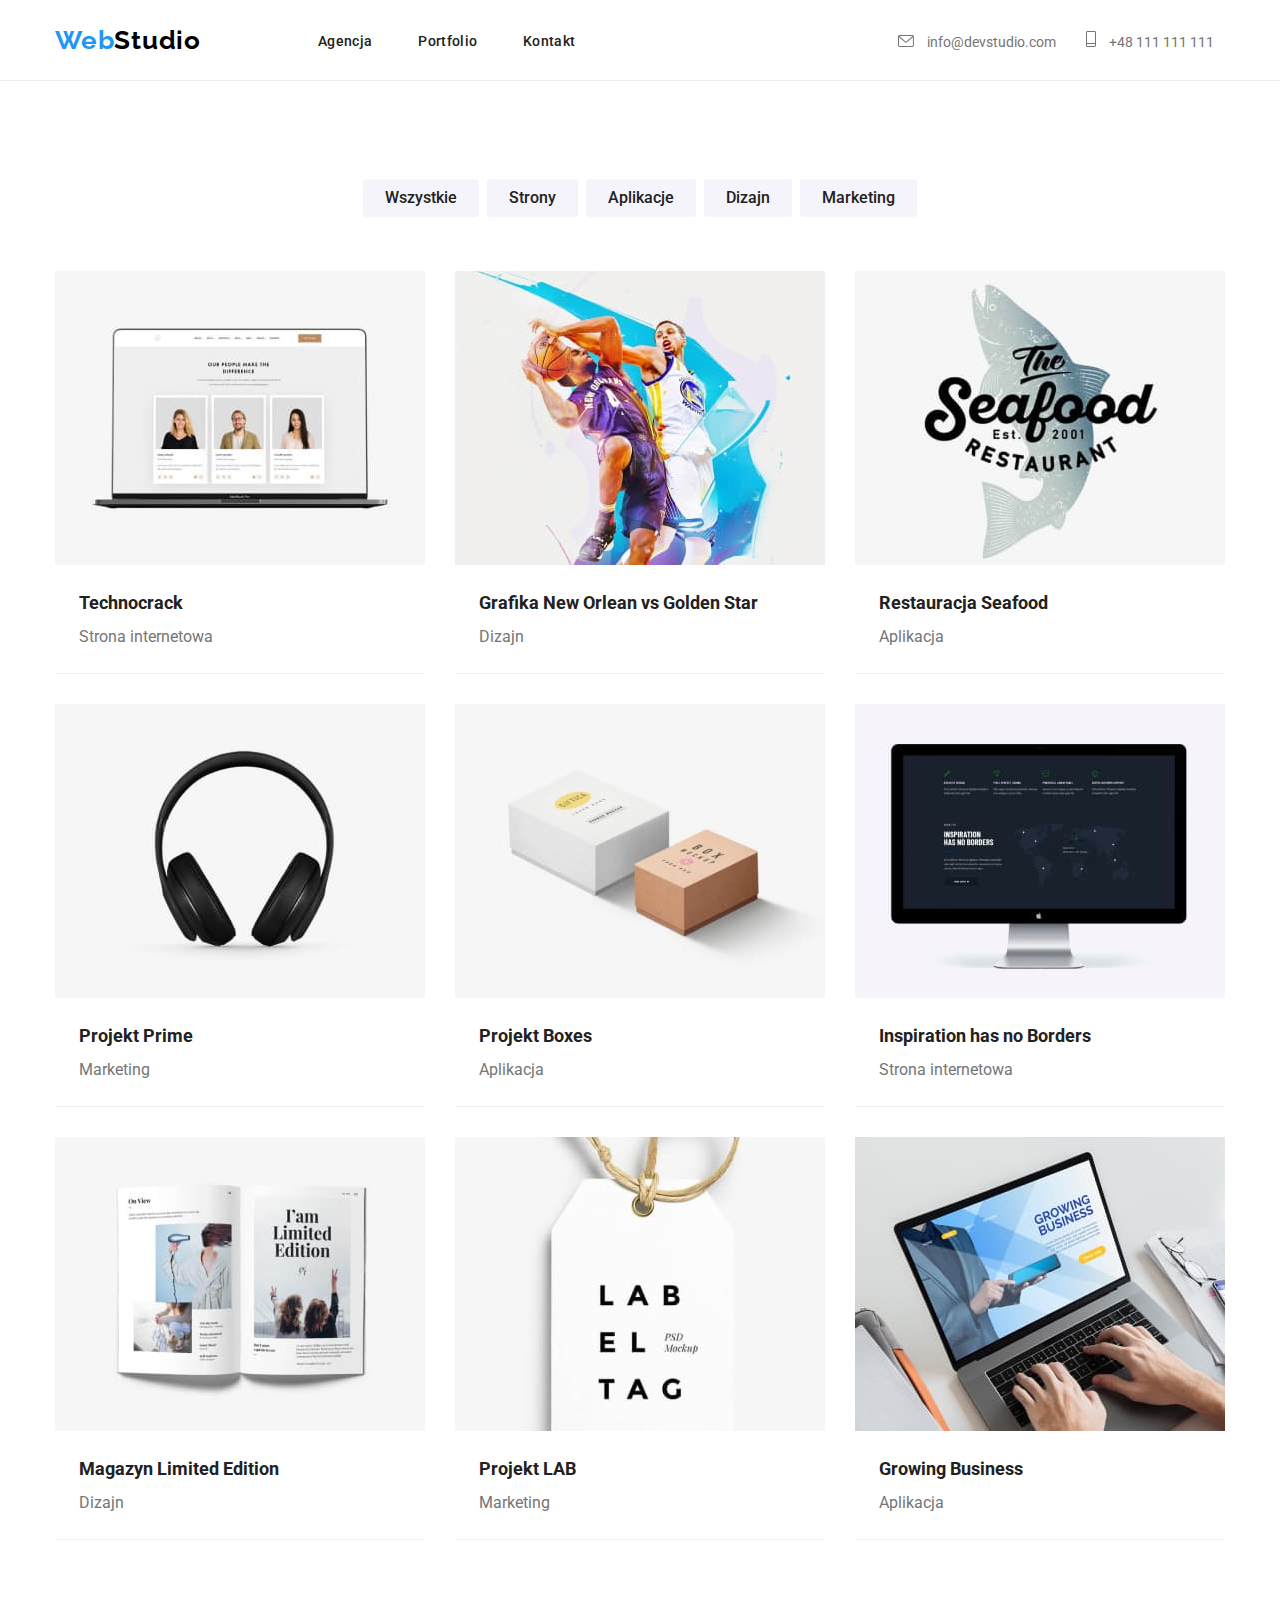
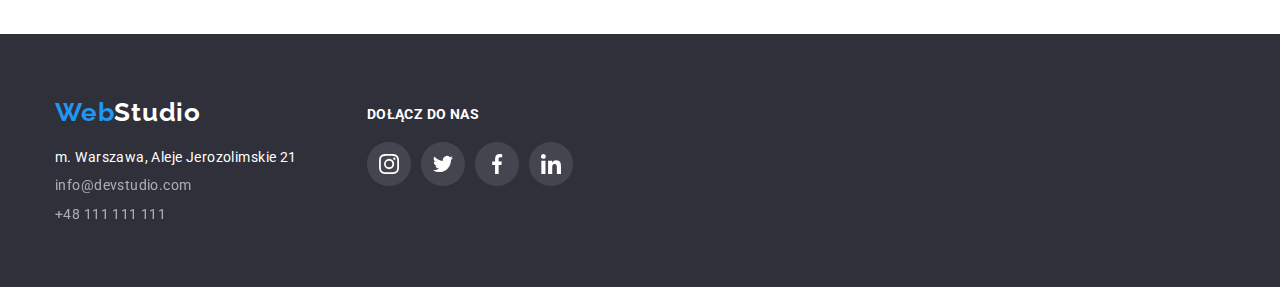
==== portfolio.html @ a3fe2dcb "v1" ====
<!DOCTYPE html>
<html lang="en">
  <head>
    <meta charset="UTF-8" />
    <meta http-equiv="X-UA-Compatible" content="IE=edge" />
    <meta name="viewport" content="width=device-width, initial-scale=1.0" />
    <title>Portfolio</title>
    <link rel="preconnect" href="https://fonts.googleapis.com" />
    <link rel="preconnect" href="https://fonts.gstatic.com" crossorigin />
    <link
      href="https://fonts.googleapis.com/css2?family=Raleway:wght@700&family=Roboto:wght@400;500;700;900&display=swap"
      rel="stylesheet"
    />
    <link
      rel="stylesheet"
      href="node_modules/modern-normalize/modern-normalize.css"
    />
    <link rel="stylesheet" href="css/styles.css" />
  </head>
  <body>
    <header class="header">
      <div class="container">
        <a href="index.html" class="logo"><span class="web">Web</span>Studio</a>
        <nav class="navigation">
          <ul class="navigation-list">
            <li class="navigation-list-item">
              <a href="/" class="navigation-link">Agencja</a>
            </li>
            <li class="navigation-list-item">
              <a href="./portfolio.html" class="navigation-link">Portfolio</a>
            </li>
            <li class="navigation-list-item">
              <a href="/kontakt" class="navigation-link">Kontakt</a>
            </li>
          </ul>
        </nav>
        <div>
          <ul class="kontakt-list">            
            <li class="kontakt-list-item">
              <a class="kontakt" href="mailto:info@devstudio.com">
              <svg class="header-icon" width="16" height="12">
                <use
                href="./images/icons.svg#icon-envelope">
                </use>
              </svg>
              info@devstudio.com</a>
            </li>
            <li class="kontakt-list-item">
              <a class="kontakt" href="tel:+48111111111">
              <svg  class="header-icon" width="10" height="16">
                <use
                href="./images/icons.svg#icon-phone"
                ></use>
              </svg>
              +48 111 111 111</a>
            </li>
          </ul>
        </div>
      </div>
    </header>
    <main class="section">
        <div class="container">
      <ul class="botton-list">
        <li class="botton-list-item">
          <button class="menu-button" type="button">Wszystkie</button>
        </li>
        <li class="botton-list-item">
          <button class="menu-button" type="button">Strony</button>
        </li>
        <li class="botton-list-item">
          <button class="menu-button" type="button">Aplikacje</button>
        </li>
        <li class="botton-list-item">
          <button class="menu-button" type="button">Dizajn</button>
        </li>
        <li class="botton-list-item">
          <button class="menu-button" type="button">Marketing</button>
        </li>
      </ul>
      </div>
      <section class="container">
        <ul class="function-list">
          <li class="function-list-item">
            <figure class="figure-box">
              <div class="function-animation">
                <img
                class="image-format"
                src="./images/website.jpg"
                alt="Technocrack"
                width="370"
                height="294"
              />
              <div class="function-overlay">
                <p class="overlay-content">
                  Technocrack jest popularną platformą wykorzystywaną do rozpowszechniania koronawirusa. Firmy wykorzystują tę platformę do celów szpiegowskich i ataków na niezabezpieczone serwery konkurencji
                </p>
              </div>
              </div>
              <figcaption class="figcaption-portfolio">
                <strong class="image-description">Technocrack</strong><br />
                <span class="function">Strona internetowa</span>
              </figcaption>
            </figure>
          </li>
          <li class="function-list-item">
            <figure class="figure-box">
              <img
                class="image-format"
                src="./images/dizajn.jpg"
                alt="Grafika New Orlean vs Golden Star"
                width="370"
                height="294"
              />
              <figcaption class="figcaption-portfolio">
                <strong class="image-description"
                  >Grafika New Orlean vs Golden Star</strong
                ><br />
                <span class="function">Dizajn</span>
              </figcaption>
            </figure>
          </li>
          <li class="function-list-item">
            <figure class="figure-box">
              <img
                class="image-format"
                src="./images/seafood.jpg"
                alt="Restauracja Seafood"
                width="370"
                height="294"
              />
              <figcaption class="figcaption-portfolio">
                <strong class="image-description">Restauracja Seafood</strong
                ><br />
                <span class="function">Aplikacja</span>
              </figcaption>
            </figure>
          </li>
          <li class="function-list-item">
            <figure class="figure-box">
              <img
                class="image-format"
                src="./images/headphone.jpg"
                alt="Projekt Prime"
                width="370"
                height="294"
              />
              <figcaption class="figcaption-portfolio">
                <strong class="image-description">Projekt Prime</strong><br />
                <span class="function">Marketing</span>
              </figcaption>
            </figure>
          </li>
          <li class="function-list-item">
            <figure class="figure-box">
              <img
                class="image-format"
                src="./images/boxes.jpg"
                alt="Projekt Boxes"
                width="370"
                height="294"
              />
              <figcaption class="figcaption-portfolio">
                <strong class="image-description">Projekt Boxes</strong><br />
                <span class="function">Aplikacja</span>
              </figcaption>
            </figure>
          </li>
          <li class="function-list-item">
            <figure class="figure-box">
              <img
                class="image-format"
                src="./images/inspiration.jpg"
                alt="Inspiration has no Borders"
                width="370"
                height="294"
              />
              <figcaption class="figcaption-portfolio">
                <strong class="image-description"
                  >Inspiration has no Borders</strong
                ><br />
                <span class="function">Strona internetowa</span>
              </figcaption>
            </figure class="figure-box">
          </li>
          <li class="function-list-item">
            <figure class="figure-box">
              <img
                class="image-format"
                src="./images/book.jpg"
                alt="Magazyn Limited Edition"
                width="370"
                height="294"
              />
              <figcaption class="figcaption-portfolio">
                <strong class="image-description"
                  >Magazyn Limited Edition</strong
                ><br />
                <span class="function">Dizajn</span>
              </figcaption>
            </figure>
          </li>
          <li class="function-list-item">
            <figure class="figure-box">
              <img
                class="image-format"
                src="./images/label.jpg"
                alt="Projekt LAB"
                width="370"
                height="294"
              />
              <figcaption class="figcaption-portfolio">
                <strong class="image-description">Projekt LAB</strong><br />
                <span class="function">Marketing</span>
              </figcaption>
            </figure>
          </li>
          <li class="function-list-item">
            <figure class="figure-box">
              <img
                class="image-format"
                src="./images/business.jpg"
                alt="Growing Busieness"
                width="370"
                height="294"
              />
              <figcaption class="figcaption-portfolio">
                <strong class="image-description">Growing Business</strong
                ><br />
                <span class="function">Aplikacja</span>
              </figcaption>
            </figure>
          </li>
        </ul>
      </section>
    </main>
   <footer class=" footer">
      <section class="container footer-box">
      <div class="footer-address">
        <a class="logo-footer" href=""><span class="web">Web</span>Studio</a>
        <address class="address">
          <ul class="contact-list">
            <li>m. Warszawa, Aleje Jerozolimskie 21</li>
            <li>
              <a class="contact-link" href="mailto:info@devstudio.com"
                >info@devstudio.com</a
              >
            </li>
            <li>
              <a class="contact-link" href="tel:+48111111111"
                >+48 111 111 111</a
              >
            </li>
          </ul>
        </address>
      </div>
      <div class="footer-social-media">
        <h5 class="footer-text">DOŁĄCZ DO NAS</h5>
           <a class="social-media-link-footer" href="/"><svg width="44" height="44">
              <use href="./images/icons.svg#icon-instagram"></use>
              </svg></a>
            <a class="social-media-link-footer" href="/"><svg width="44" height="44">
                <use href="./images/icons.svg#icon-twitter">
                </use>
              </svg></a>
            <a class="social-media-link-footer" href="/"><svg width="44" height="44">
              <use href="./images/icons.svg#icon-facebook"></use>
              </svg></a>
            <a class="social-media-link-footer" href="/"><svg width="44" height="44">
                <use href="./images/icons.svg#icon-linkedin"></use>
                </svg></a>
      </div>
      </section>
    </footer>
  </body>
</html>
---- css/styles.css ----
:root {
  --white: #ffffff;
  --carbon: #212121;
  --light-blue: #2196f3;
  --light-grey: #757575;
  --black: #000000;
  --beige: #f5f4fa;
  --whitish: #e5e5e5;
  --dark-grey: #2f303a;
  --border-color: #ececec;
  --border-image: #eeeeee;
  --border-svg: #afb1b8;
  --icon-background: rgba(255, 255, 255, 0.1);
}

body {
  background-color: var(--white);
  font-family: "Roboto", "Raleway", sans-serif;
  color: var(--carbon);
  margin: 0;
}

h1,
h2,
h3,
h4,
h5,
h6 {
  margin: 0;
}

ul {
  margin: 0;
  padding: 0;
}

p {
  padding: 0;
}

.text {
  line-height: 24px;
  color: var(--text-color);
  font-size: 14px;
  line-height: 1.7;
  letter-spacing: 0.03em;
  width: 270px;
}

.main-title-section {
  /* background-color: var(--dark-grey); */
  text-align: center;
  padding-top: 200px;
  padding-bottom: 200px;
  background-image: linear-gradient(
      rgba(47, 48, 58, 0.4),
      rgba(255, 255, 255, 0)
    ),
    url(../images/background.jpg);
  background-repeat: no-repeat;
  background-position: center;
  background-size: 1600px 600px;
  /* background: rgb(0, 0, 0);
    background: linear-gradient(90deg, rgba(0, 0, 0, 1) 0%, rgba(47, 48, 58, 0.4) 40%); */
  background-color: transparent;
}

.header_text {
  font-weight: 900;
  color: var(--white);
  line-height: 1.36;
  font-size: 44px;
}

.size-medium {
  font-weight: 700;
  color: var(--carbon);
  font-size: 36px;
  line-height: 1.17;
  text-align: center;
  margin-bottom: 50px;
}

.size-small {
  font-weight: 700;
  text-transform: uppercase;
  font-size: 16px;
  line-height: 1.17;
}

.navigation-link {
  text-decoration: none;
  color: var(--carbon);
  font-size: 14px;
  line-height: 1.17;
  position: relative;
}

.navigation-link:hover {
  color: var(--light-blue);
}

.navigation-link:focus {
  color: var(--light-blue);
}

.kontakt {
  text-decoration: none;
  color: var(--light-grey);
  font-size: 14px;
  line-height: 1.17;
  justify-items: center;
}

.kontakt:hover {
  color: var(--light-blue);
  --color2: var(--light-blue);
  --color5: var(--light-blue);
}

.kontakt:focus {
  color: var(--light-blue);
}

.list .lorem-ipsum-item .navigation-list-item .kontakt-list-item {
  list-style-type: none;
}

.logo {
  display: flex;
  align-items: center;
  font-family: "Raleway", sans-serif;
  font-weight: 700;
  text-decoration: none;
  color: var(--black);
  font-size: 26px;
  line-height: 1.4;
  letter-spacing: 0.03em;
  width: 270;
  margin-right: 94px;
  margin-block: 22px;
}

.web {
  color: var(--light-blue);
}

.logo-footer {
  font-family: "Raleway", sans-serif;
  font-weight: 700;
  text-decoration: none;
  color: var(--white);
  font-size: 26px;
  line-height: 1.4;
  letter-spacing: 0.03em;
  margin-bottom: 20px;
}

.menu {
  color: var(--white);
}

.main-button {
  background-color: var(--light-blue);
  color: var(--white);
  font-weight: 700;
  font-size: 16px;
  line-height: 1.87;
  cursor: pointer;
  font-family: inherit;
  font-weight: 700;
  border: none;
  box-shadow: 0px 4px 4px rgba(0, 0, 0, 0.15);
  border-radius: 4px;
  padding: 10px 41px;
  margin: 30px auto auto;
}

/* .main-button:hover {
    background-color: var(--whitish);
    color: var(--light-blue);
}

.main-button:focus {
    background-color: var(--whitish);
    color: var(--light-blue);
} */

.menu-button {
  color: var(--carbon);
  font-size: 16px;
  background-color: var(--beige);
  font-family: inherit;
  font-weight: 500;
  cursor: pointer;
  border: none;
  line-height: 1.62;
  border-radius: 5%;
  padding: 6px 22px;
  /* box-shadow: 0px 3px 1px rgba(0, 0, 0, 0.1), 0px 1px 2px rgba(0, 0, 0, 0.08), 0px 2px 2px rgba(0, 0, 0, 0.12);
    border-radius: 4px; */
}

.menu-button:hover {
  background-color: var(--light-blue);
  color: var(--white);
  box-shadow: 0px 3px 1px rgba(0, 0, 0, 0.1), 0px 1px 2px rgba(0, 0, 0, 0.08),
    0px 2px 2px rgba(0, 0, 0, 0.12);
  border-radius: 4px;
}

.menu-button:focus {
  background-color: var(--light-blue);
  color: var(--white);
  box-shadow: 0px 3px 1px rgba(0, 0, 0, 0.1), 0px 1px 2px rgba(0, 0, 0, 0.08),
    0px 2px 2px rgba(0, 0, 0, 0.12);
  border-radius: 4px;
}

.person-name {
  color: var(--carbon);
  font-size: 16px;
  font-weight: 500;
  line-height: 1.17;
}

.function {
  color: var(--light-grey);
  font-size: 16px;
  line-height: 2;
}

.footer {
  background-color: var(--dark-grey);
  background-size: 1600px;
  color: var(--white);
  text-decoration: none;
  font-style: inherit;
  /* padding: 60px; */
}

.contact-link:hover {
  color: var(--light-blue);
}

.contact-link:focus {
  color: var(--light-blue);
}

.contact-list {
  list-style-type: none;
  font-size: 14px;
  line-height: 1.7;
  letter-spacing: 0.03em;
}

.contact-link {
  text-decoration: none;
  font-family: inherit;
  font-style: normal;
  color: var(--white);
  filter: opacity(60%);
  line-height: 24px;
}

.image-description {
  font-size: 18px;
  font-weight: 700;
  color: var(--carbon);
  line-height: 2;
}

.team {
  background-color: var(--beige);
}

.address {
  font-style: inherit;
  padding-top: 11px;
  letter-spacing: 0, 03em;
  line-height: 24px;
}

.container {
  box-sizing: border-box;
  padding: 0 15px;
  width: 100%;
  margin: 0 auto;
  max-width: 1200px;
}

.section {
  padding-top: 94px;
  padding-bottom: 94px;
}

.header {
  border-bottom: 1px solid var(--border-color);
}

.header .container {
  display: flex;
  align-items: center;
}

.navigation-list {
  display: inline-flex;
  align-content: center;
  letter-spacing: 0.02em;
  font-weight: 500;
}

.navigation-list-item {
  justify-content: flex-start;
  align-items: center;
  list-style-type: none;
  padding: 23px;
}

.kontakt-list {
  display: flex;
  list-style: none;
  align-items: flex-end;
  justify-content: center;
  margin-left: 300px;
}

.kontakt-list-item {
  list-style: none;
  display: flex;
  align-items: center;
  margin-right: 30px;
}

.kontakt-list-item:last-child {
  margin-right: 0;
}

.lorem-ipsum .lorem-ipsum-list {
  display: flex;
  flex-wrap: nowrap;
  gap: 30px;
  flex-basis: calc((100%-90px) / 4);
}

.lorem-ipsum {
  margin-bottom: -94px;
}

.lorem-ipsum-item {
  letter-spacing: 0.03em;
  list-style-type: none;
}

.image-list {
  display: flex;
  justify-content: space-between;
  align-items: baseline;
}

.image-list-item {
  display: flex;
  list-style-type: none;
  position: relative;
}

.image-list-text {
  display: flex;
  position: absolute;
  font-size: 14px;
  line-height: 16.4px;
  font-weight: 700;
  color: var(--white);
  background-color: rgba(47, 48, 58, 0.8);
  width: 370px;
  height: 70px;
  align-items: center;
  justify-content: center;
  margin-top: 224px;
  margin-bottom: 0;
}

.person-name-list {
  display: flex;
  list-style-type: none;
  flex-wrap: nowrap;
  gap: 30px;
  padding: 0;
}

.person-name-item {
  display: flex;
  box-shadow: 0px 1px 3px rgba(0, 0, 0, 0.12), 0px 1px 1px rgba(0, 0, 0, 0.14),
    0px 2px 1px rgba(0, 0, 0, 0.2);
  border-radius: 0px 0px 4px 4px;
  background-color: var(--white);
  flex-basis: calc((100%-90px) / 4);
  gap: 30px;
  flex-wrap: nowrap;
}

.image-format {
  display: block;
}

.figure-box {
  margin: 0%;
  padding: 0;
}
.figcaption {
  text-align: center;
  letter-spacing: 0.03em;
  margin-block: 30px;
}

.function-list {
  display: flex;
  list-style-type: none;
  flex-wrap: wrap;
  padding: 0;
  margin: 0;
  gap: 30px;
}

.function-list-item {
  display: flex;
  background-color: var(--white);
}

.botton-list {
  display: flex;
  list-style: none;
  justify-content: center;
  margin-bottom: 50px;
}

.botton-list-item {
  display: inline-flex;
  padding: 4px;
}

.figcaption-portfolio {
  border-bottom: 1px solid var(--border-image);
  padding: 20px 24px;
}
.figcaption-portfolio:hover,
.figcaption-portfolio:focus {
  box-shadow: 0px 1px 1px rgba(0, 0, 0, 0.12), 0px 4px 4px rgba(0, 0, 0, 0.06),
    1px 4px 6px rgba(0, 0, 0, 0.16);
}

.contact-list li {
  margin-top: 4px;
}

.vector-images {
  display: flex;
}

.vector-images-item {
  display: inline-flex;
  flex-wrap: nowrap;
  margin-bottom: 30px;
  list-style: none;
  width: 270px;
  height: 120px;
  background-color: var(--beige);
  justify-content: center;
  align-items: center;
  margin-right: 26px;
}
.vector-images-item:last-child {
  margin-right: 0;
}

.clients {
  display: flex;
}

.clients-list {
  display: flex;
  flex-wrap: wrap;
}

.client-item {
  list-style: none;
  width: 165px;
  height: 92px;
  display: inline-flex;
  justify-content: center;
  align-items: center;
  border: 1px solid var(--border-svg);
  border-radius: 4px;
  margin-right: 29px;
  margin-left: 0;
  fill: var(--border-svg);
}
.client-item:last-child {
  margin-right: 0;
}

.client-item:hover,
.client-item:focus {
  fill: var(--light-blue);
  border: 1px solid var(--light-blue);
}

.social-media.box {
  display: flex;
  margin-top: 16px;
  margin-bottom: 30px;
}
.social-media-link {
  justify-content: center;
  align-items: center;
  align-content: center;
  border-radius: 50%;
  --color4: var(--white);
  --color3: var(--border-svg);
}

.social-media-link:hover,
.social-media-link:focus {
  --color4: var(--light-blue);
  --color3: var(--white);
}

.footer-box {
  display: flex;
}
.footer-address {
  margin-block: 60px;
  margin-right: 70px;
}

.footer-social-media {
  margin-top: 72px;
}

.footer-text {
  font-size: 14px;
  font-weight: 700;
  letter-spacing: 0.03em;
  margin-bottom: 20px;
}

.social-media-link-footer {
  --color3: var(--white);
  --color4: var(--icon-background);
  margin-right: 6px;
}

.social-media-link-footer:hover,
.social-media-link-footer:focus {
  --color4: var(--light-blue);
}

.header-icon {
  margin-right: 10px;
  fill: var(--light-grey);
}

.header-icon:hover {
  fill: #2196f3;
}

/* .kontakt-list-item:hover {
    color: var(--light-blue);
    --color2: var(--light-blue);
} */

.function-animation {
  position: relative;
  overflow: hidden;
}

.function-overlay {
  position: absolute;
  left: 0;
  right: 0;
  width: 100%;
  height: 100%;
  background-color: rgba(33, 150, 243, 0.9);
  transition: transform 250ms;
  transition-timing-function: cubic-bezier(0.4, 0, 0.2, 1);
}

.function-animation:hover .function-overlay {
  transform: translateY(-100%);
}

.overlay-content {
  font-weight: 400;
  color: var(--white);
  font-size: 18px;
  line-height: 28px;
  letter-spacing: 3%;
  padding-block: 49px;
  padding-left: 24px;
  padding-right: 45px;
  margin: 0;
}

.figure-box:hover {
  box-shadow: 0px 1px 1px rgba(0, 0, 0, 0.12), 0px 4px 4px rgba(0, 0, 0, 0.06),
    1px 4px 6px rgba(0, 0, 0, 0.16);
  transition: transform 500ms ease-in;
  transition-timing-function: cubic-bezier(0.4, 0, 0.2, 1);
}

.navigation-link::after {
  content: "";
  position: absolute;
  background-color: var(--light-blue);
  height: 4px;
  width: 100%;
  bottom: -32px;
  left: 0;
  width: 0;
}

.navigation-link:hover::after {
  width: 100%;
}

.backdrop {
  position: fixed;
  display: flex;
  left: 0;
  top: 0;
  width: 100%;
  height: 100%;
  background-color: rgba(0, 0, 0, 0.2);
  transition: transform 0.25s;
}

.modal {
  width: 528px;
  height: 581px;
  background-color: var(--white);
  margin: 221px auto;
  border-radius: 4px;
  display: flex;
  flex-direction: column;
  position: relative;
}

.modal-btn {
  cursor: pointer;
  width: 30px;
  height: 30px;
  border-radius: 50%;
  background: #ffffff;
  border: 1px solid rgba(0, 0, 0, 0.1);
  position: absolute;
  top: 8px;
  right: 8px;
  font-size: 17px;
  font-weight: 500;
}

.is-hidden {
  transform: translateY(100%);
}
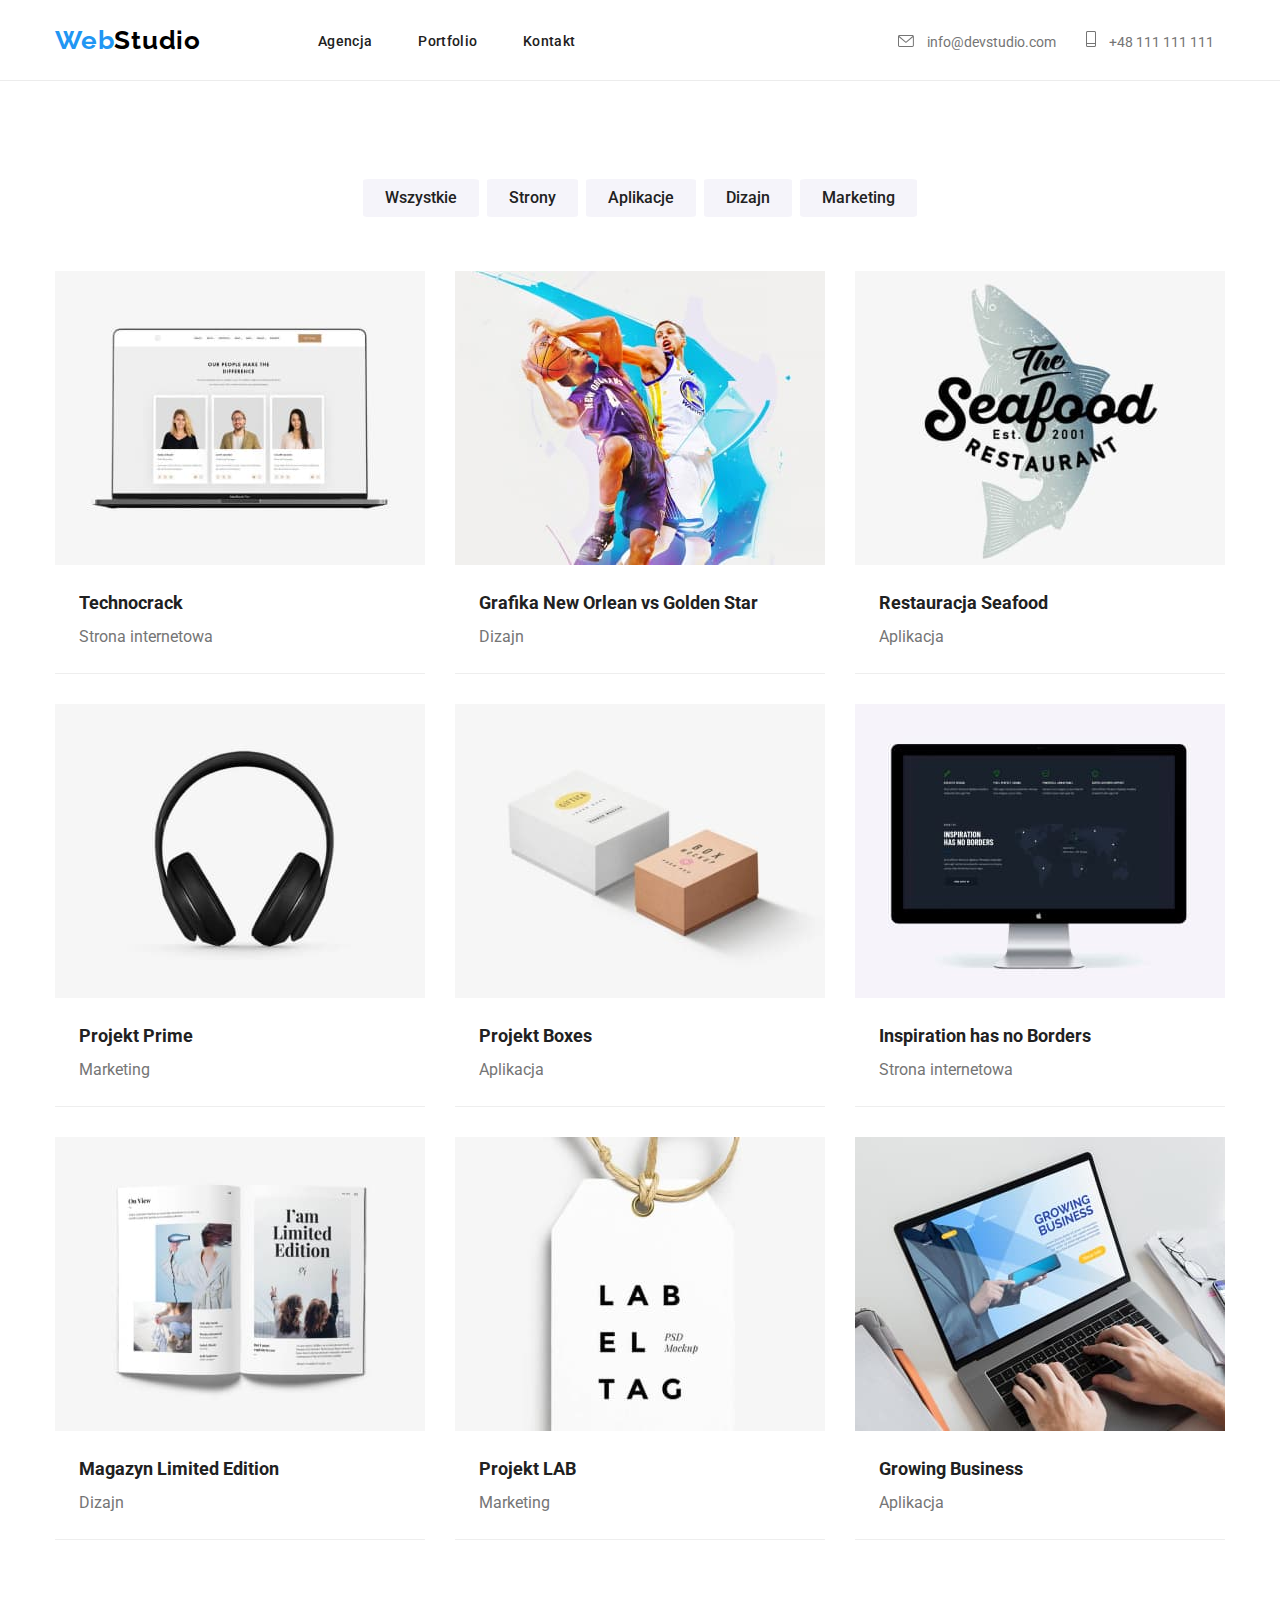
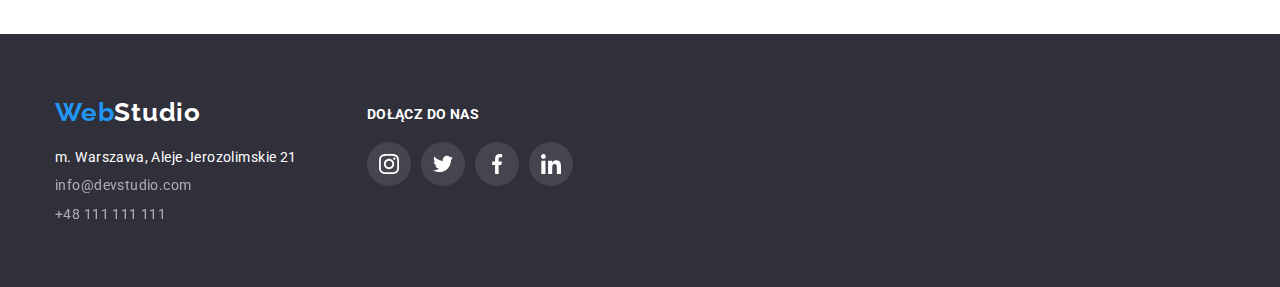
==== commit 1a84d19e: "v2" ====
--- a/portfolio.html
+++ b/portfolio.html
@@ -104,6 +104,7 @@
           </li>
           <li class="function-list-item">
             <figure class="figure-box">
+              <div class="function-animation">
               <img
                 class="image-format"
                 src="./images/dizajn.jpg"
@@ -111,6 +112,12 @@
                 width="370"
                 height="294"
               />
+              <div class="function-overlay">
+                <p class="overlay-content">
+                  Technocrack jest popularną platformą wykorzystywaną do rozpowszechniania koronawirusa. Firmy wykorzystują tę platformę do celów szpiegowskich i ataków na niezabezpieczone serwery konkurencji
+                </p>
+              </div>
+              </div>
               <figcaption class="figcaption-portfolio">
                 <strong class="image-description"
                   >Grafika New Orlean vs Golden Star</strong
@@ -121,6 +128,7 @@
           </li>
           <li class="function-list-item">
             <figure class="figure-box">
+              <div class="function-animation">
               <img
                 class="image-format"
                 src="./images/seafood.jpg"
@@ -128,6 +136,12 @@
                 width="370"
                 height="294"
               />
+              <div class="function-overlay">
+                <p class="overlay-content">
+                  Technocrack jest popularną platformą wykorzystywaną do rozpowszechniania koronawirusa. Firmy wykorzystują tę platformę do celów szpiegowskich i ataków na niezabezpieczone serwery konkurencji
+                </p>
+              </div>
+              </div>
               <figcaption class="figcaption-portfolio">
                 <strong class="image-description">Restauracja Seafood</strong
                 ><br />
@@ -137,6 +151,7 @@
           </li>
           <li class="function-list-item">
             <figure class="figure-box">
+              <div class="function-animation">
               <img
                 class="image-format"
                 src="./images/headphone.jpg"
@@ -144,6 +159,12 @@
                 width="370"
                 height="294"
               />
+               <div class="function-overlay">
+                <p class="overlay-content">
+                  Technocrack jest popularną platformą wykorzystywaną do rozpowszechniania koronawirusa. Firmy wykorzystują tę platformę do celów szpiegowskich i ataków na niezabezpieczone serwery konkurencji
+                </p>
+              </div>
+              </div>
               <figcaption class="figcaption-portfolio">
                 <strong class="image-description">Projekt Prime</strong><br />
                 <span class="function">Marketing</span>
@@ -152,6 +173,7 @@
           </li>
           <li class="function-list-item">
             <figure class="figure-box">
+              <div class="function-animation">
               <img
                 class="image-format"
                 src="./images/boxes.jpg"
@@ -159,6 +181,12 @@
                 width="370"
                 height="294"
               />
+               <div class="function-overlay">
+                <p class="overlay-content">
+                  Technocrack jest popularną platformą wykorzystywaną do rozpowszechniania koronawirusa. Firmy wykorzystują tę platformę do celów szpiegowskich i ataków na niezabezpieczone serwery konkurencji
+                </p>
+              </div>
+              </div>
               <figcaption class="figcaption-portfolio">
                 <strong class="image-description">Projekt Boxes</strong><br />
                 <span class="function">Aplikacja</span>
@@ -167,6 +195,7 @@
           </li>
           <li class="function-list-item">
             <figure class="figure-box">
+              <div class="function-animation">
               <img
                 class="image-format"
                 src="./images/inspiration.jpg"
@@ -174,6 +203,12 @@
                 width="370"
                 height="294"
               />
+               <div class="function-overlay">
+                <p class="overlay-content">
+                  Technocrack jest popularną platformą wykorzystywaną do rozpowszechniania koronawirusa. Firmy wykorzystują tę platformę do celów szpiegowskich i ataków na niezabezpieczone serwery konkurencji
+                </p>
+              </div>
+              </div>
               <figcaption class="figcaption-portfolio">
                 <strong class="image-description"
                   >Inspiration has no Borders</strong
@@ -184,6 +219,7 @@
           </li>
           <li class="function-list-item">
             <figure class="figure-box">
+              <div class="function-animation">
               <img
                 class="image-format"
                 src="./images/book.jpg"
@@ -191,6 +227,12 @@
                 width="370"
                 height="294"
               />
+               <div class="function-overlay">
+                <p class="overlay-content">
+                  Technocrack jest popularną platformą wykorzystywaną do rozpowszechniania koronawirusa. Firmy wykorzystują tę platformę do celów szpiegowskich i ataków na niezabezpieczone serwery konkurencji
+                </p>
+              </div>
+              </div>
               <figcaption class="figcaption-portfolio">
                 <strong class="image-description"
                   >Magazyn Limited Edition</strong
@@ -201,6 +243,7 @@
           </li>
           <li class="function-list-item">
             <figure class="figure-box">
+              <div class="function-animation">
               <img
                 class="image-format"
                 src="./images/label.jpg"
@@ -208,6 +251,12 @@
                 width="370"
                 height="294"
               />
+               <div class="function-overlay">
+                <p class="overlay-content">
+                  Technocrack jest popularną platformą wykorzystywaną do rozpowszechniania koronawirusa. Firmy wykorzystują tę platformę do celów szpiegowskich i ataków na niezabezpieczone serwery konkurencji
+                </p>
+              </div>
+              </div>
               <figcaption class="figcaption-portfolio">
                 <strong class="image-description">Projekt LAB</strong><br />
                 <span class="function">Marketing</span>
@@ -216,6 +265,7 @@
           </li>
           <li class="function-list-item">
             <figure class="figure-box">
+              <div class="function-animation">
               <img
                 class="image-format"
                 src="./images/business.jpg"
@@ -223,6 +273,12 @@
                 width="370"
                 height="294"
               />
+               <div class="function-overlay">
+                <p class="overlay-content">
+                  Technocrack jest popularną platformą wykorzystywaną do rozpowszechniania koronawirusa. Firmy wykorzystują tę platformę do celów szpiegowskich i ataków na niezabezpieczone serwery konkurencji
+                </p>
+              </div>
+              </div>
               <figcaption class="figcaption-portfolio">
                 <strong class="image-description">Growing Business</strong
                 ><br />
@@ -255,17 +311,17 @@
       </div>
       <div class="footer-social-media">
         <h5 class="footer-text">DOŁĄCZ DO NAS</h5>
-           <a class="social-media-link-footer" href="/"><svg width="44" height="44">
+           <a href="/"><svg class="social-media-link-footer" width="44" height="44">
               <use href="./images/icons.svg#icon-instagram"></use>
               </svg></a>
-            <a class="social-media-link-footer" href="/"><svg width="44" height="44">
+            <a href="/"><svg class="social-media-link-footer" width="44" height="44">
                 <use href="./images/icons.svg#icon-twitter">
                 </use>
               </svg></a>
-            <a class="social-media-link-footer" href="/"><svg width="44" height="44">
+            <a href="/"><svg class="social-media-link-footer" width="44" height="44">
               <use href="./images/icons.svg#icon-facebook"></use>
               </svg></a>
-            <a class="social-media-link-footer" href="/"><svg width="44" height="44">
+            <a href="/"><svg class="social-media-link-footer" width="44" height="44">
                 <use href="./images/icons.svg#icon-linkedin"></use>
                 </svg></a>
       </div>
--- a/css/styles.css
+++ b/css/styles.css
@@ -60,8 +60,6 @@
   background-repeat: no-repeat;
   background-position: center;
   background-size: 1600px 600px;
-  /* background: rgb(0, 0, 0);
-    background: linear-gradient(90deg, rgba(0, 0, 0, 1) 0%, rgba(47, 48, 58, 0.4) 40%); */
   background-color: transparent;
 }
 
@@ -96,12 +94,11 @@
   position: relative;
 }
 
-.navigation-link:hover {
-  color: var(--light-blue);
-}
-
+.navigation-link:hover,
 .navigation-link:focus {
   color: var(--light-blue);
+  transition-duration: 250ms;
+  transition-timing-function: cubic-bezier(0.4, 0, 0.2, 1);
 }
 
 .kontakt {
@@ -116,10 +113,14 @@
   color: var(--light-blue);
   --color2: var(--light-blue);
   --color5: var(--light-blue);
+  transition-duration: 250ms;
+  transition-timing-function: cubic-bezier(0.4, 0, 0.2, 1);
 }
 
 .kontakt:focus {
   color: var(--light-blue);
+  transition-duration: 250ms;
+  transition-timing-function: cubic-bezier(0.4, 0, 0.2, 1);
 }
 
 .list .lorem-ipsum-item .navigation-list-item .kontakt-list-item {
@@ -201,20 +202,15 @@
     border-radius: 4px; */
 }
 
-.menu-button:hover {
+.menu-button:hover,
+.menu-button:focus {
   background-color: var(--light-blue);
   color: var(--white);
   box-shadow: 0px 3px 1px rgba(0, 0, 0, 0.1), 0px 1px 2px rgba(0, 0, 0, 0.08),
     0px 2px 2px rgba(0, 0, 0, 0.12);
   border-radius: 4px;
-}
-
-.menu-button:focus {
-  background-color: var(--light-blue);
-  color: var(--white);
-  box-shadow: 0px 3px 1px rgba(0, 0, 0, 0.1), 0px 1px 2px rgba(0, 0, 0, 0.08),
-    0px 2px 2px rgba(0, 0, 0, 0.12);
-  border-radius: 4px;
+  transition-duration: 250ms;
+  transition-timing-function: cubic-bezier(0.4, 0, 0.2, 1);
 }
 
 .person-name {
@@ -239,12 +235,11 @@
   /* padding: 60px; */
 }
 
-.contact-link:hover {
-  color: var(--light-blue);
-}
-
+.contact-link:hover,
 .contact-link:focus {
   color: var(--light-blue);
+  transition-duration: 250ms;
+  transition-timing-function: cubic-bezier(0.4, 0, 0.2, 1);
 }
 
 .contact-list {
@@ -370,6 +365,7 @@
   font-size: 14px;
   line-height: 16.4px;
   font-weight: 700;
+  letter-spacing: 0.03em;
   color: var(--white);
   background-color: rgba(47, 48, 58, 0.8);
   width: 370px;
@@ -447,6 +443,8 @@
 .figcaption-portfolio:focus {
   box-shadow: 0px 1px 1px rgba(0, 0, 0, 0.12), 0px 4px 4px rgba(0, 0, 0, 0.06),
     1px 4px 6px rgba(0, 0, 0, 0.16);
+  transition-duration: 250ms;
+  transition-timing-function: cubic-bezier(0.4, 0, 0.2, 1);
 }
 
 .contact-list li {
@@ -503,6 +501,8 @@
 .client-item:focus {
   fill: var(--light-blue);
   border: 1px solid var(--light-blue);
+  transition-duration: 250ms;
+  transition-timing-function: cubic-bezier(0.4, 0, 0.2, 1);
 }
 
 .social-media.box {
@@ -515,14 +515,17 @@
   align-items: center;
   align-content: center;
   border-radius: 50%;
-  --color4: var(--white);
-  --color3: var(--border-svg);
+  fill: var(--border-svg);
+  background-color: var(--white);
+  transition-property: fill;
+  transition-duration: 250ms;
+  transition-timing-function: cubic-bezier(0.4, 0, 0.2, 1);
 }
 
 .social-media-link:hover,
 .social-media-link:focus {
-  --color4: var(--light-blue);
-  --color3: var(--white);
+  fill: var(--white);
+  background-color: var(--light-blue);
 }
 
 .footer-box {
@@ -545,22 +548,28 @@
 }
 
 .social-media-link-footer {
-  --color3: var(--white);
-  --color4: var(--icon-background);
+  fill: var(--white);
+  background-color: var(--icon-background);
+  border-radius: 50%;
   margin-right: 6px;
+  transition-duration: 250ms;
+  transition-timing-function: cubic-bezier(0.4, 0, 0.2, 1);
 }
 
 .social-media-link-footer:hover,
 .social-media-link-footer:focus {
-  --color4: var(--light-blue);
+  background-color: var(--light-blue);
 }
 
 .header-icon {
   margin-right: 10px;
   fill: var(--light-grey);
-}
-
-.header-icon:hover {
+  transition-duration: 250ms;
+  transition-timing-function: cubic-bezier(0.4, 0, 0.2, 1);
+}
+
+.header-icon:hover,
+.header-icon:focus {
   fill: #2196f3;
 }
 
@@ -581,7 +590,7 @@
   width: 100%;
   height: 100%;
   background-color: rgba(33, 150, 243, 0.9);
-  transition: transform 250ms;
+  transition-duration: 250ms;
   transition-timing-function: cubic-bezier(0.4, 0, 0.2, 1);
 }
 
@@ -601,11 +610,10 @@
   margin: 0;
 }
 
-.figure-box:hover {
+.figure-box:hover,
+.figure-box:focus {
   box-shadow: 0px 1px 1px rgba(0, 0, 0, 0.12), 0px 4px 4px rgba(0, 0, 0, 0.06),
     1px 4px 6px rgba(0, 0, 0, 0.16);
-  transition: transform 500ms ease-in;
-  transition-timing-function: cubic-bezier(0.4, 0, 0.2, 1);
 }
 
 .navigation-link::after {
@@ -632,6 +640,7 @@
   height: 100%;
   background-color: rgba(0, 0, 0, 0.2);
   transition: transform 0.25s;
+  z-index: 3;
 }
 
 .modal {
@@ -662,3 +671,15 @@
 .is-hidden {
   transform: translateY(100%);
 }
+
+.icon-cross {
+  --color2: var(var(--black));
+  padding: 5px;
+  display: flex;
+  align-items: center;
+  justify-content: center;
+}
+
+.function-list-item:hover .function-overlay {
+  transform: translateY(-100%);
+}
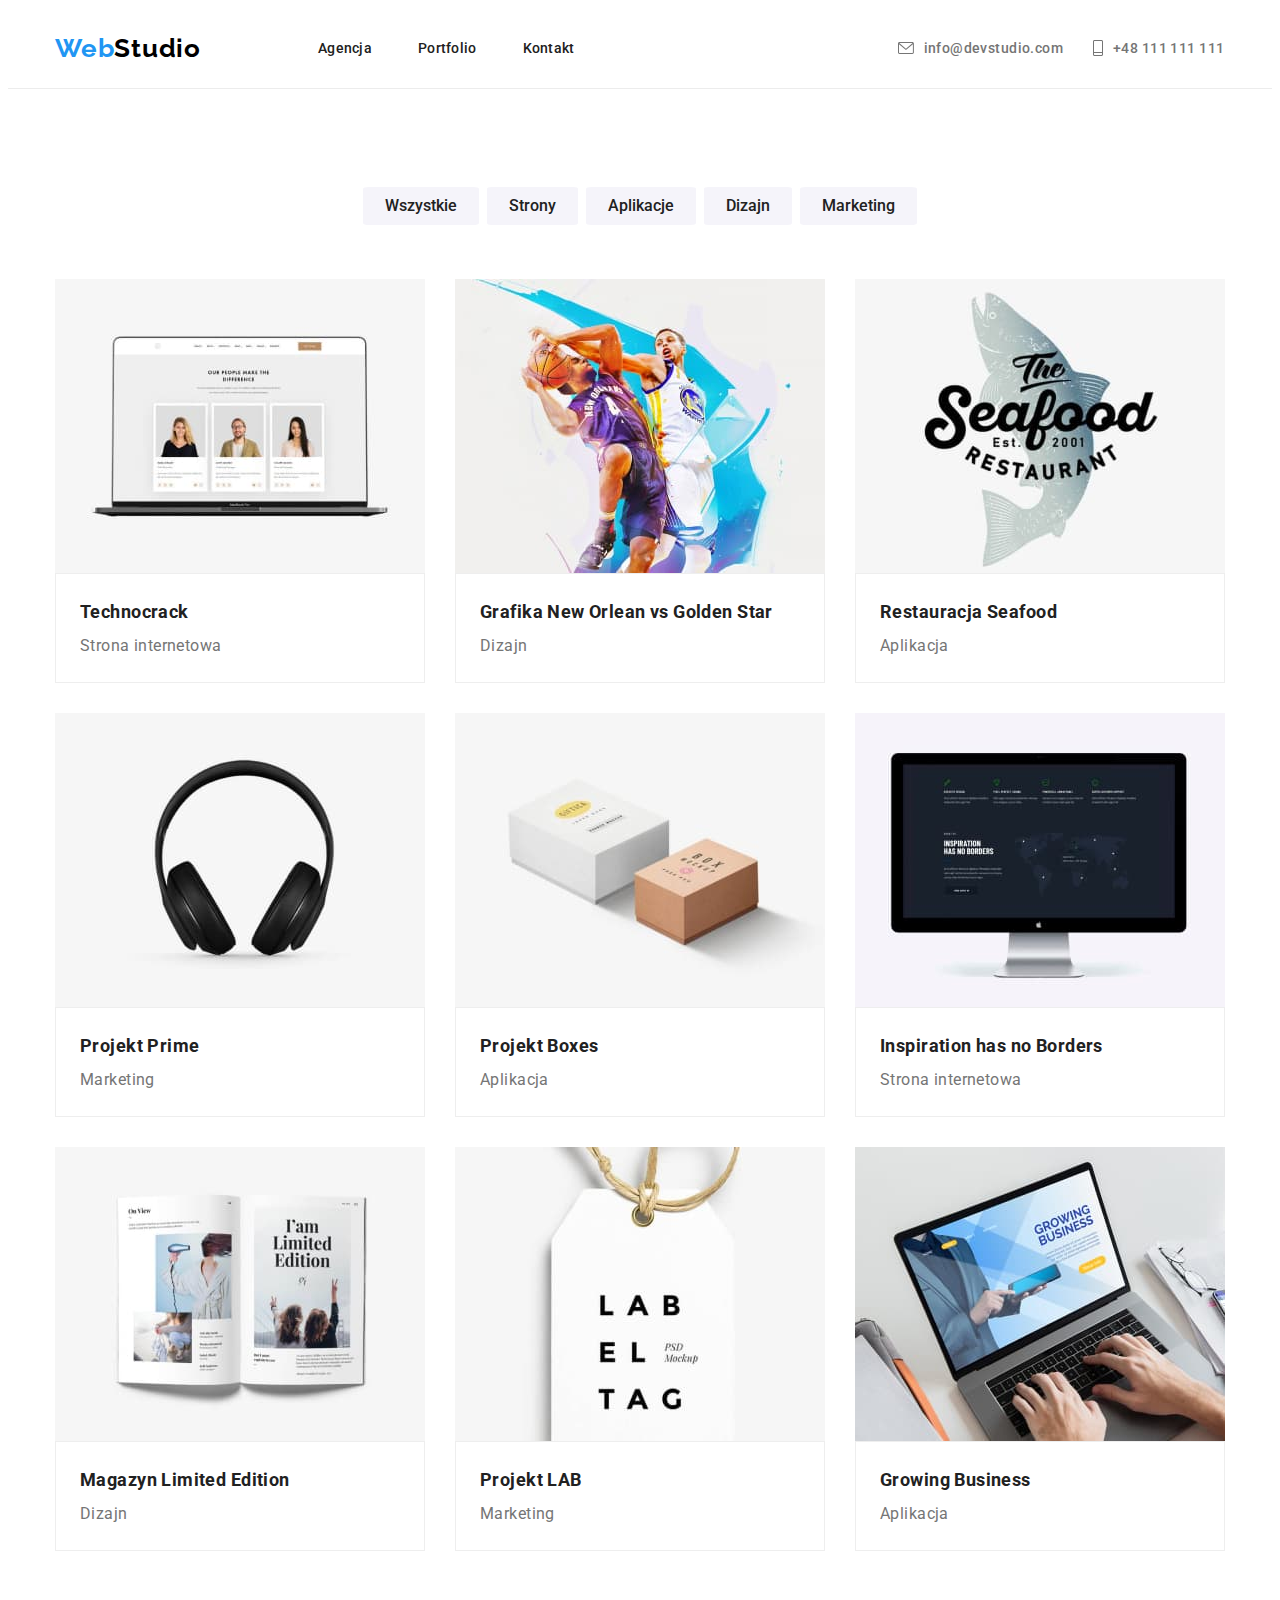
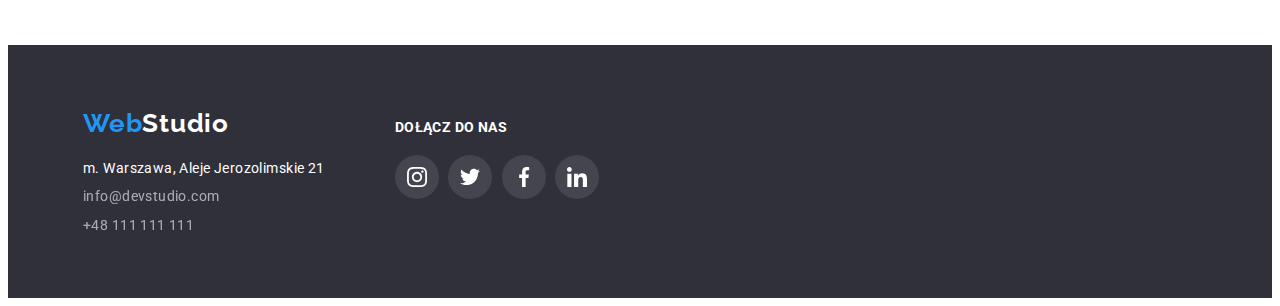
==== commit d793a04c: "v3" ====
--- a/portfolio.html
+++ b/portfolio.html
@@ -15,6 +15,7 @@
       rel="stylesheet"
       href="node_modules/modern-normalize/modern-normalize.css"
     />
+    <link rel="stylesheet" href="https://cdnjs.cloudflare.com/ajax/libs/modern-normalize/1.1.0/modern-normalize.min.css" integrity="sha512-wpPYUAdjBVSE4KJnH1VR1HeZfpl1ub8YT/NKx4PuQ5NmX2tKuGu6U/JRp5y+Y8XG2tV+wKQpNHVUX03MfMFn9Q==" crossorigin="anonymous" referrerpolicy="no-referrer" />
     <link rel="stylesheet" href="css/styles.css" />
   </head>
   <body>
--- a/css/styles.css
+++ b/css/styles.css
@@ -17,7 +17,8 @@
   background-color: var(--white);
   font-family: "Roboto", "Raleway", sans-serif;
   color: var(--carbon);
-  margin: 0;
+  letter-spacing: 0.03em;
+  font-size: 14px;
 }
 
 h1,
@@ -36,6 +37,19 @@
 
 p {
   padding: 0;
+  margin: 0;
+}
+
+img {
+  display: block;
+}
+
+.list {
+  list-style: none;
+}
+
+.link {
+  text-decoration: none;
 }
 
 .text {
@@ -59,8 +73,13 @@
     url(../images/background.jpg);
   background-repeat: no-repeat;
   background-position: center;
-  background-size: 1600px 600px;
-  background-color: transparent;
+  /* background-size: 1600px 600px;
+  background-color: transparent; */
+  background-size: cover;
+  max-width: 1600px;
+  height: 600px;
+  margin: 0 auto;
+  box-sizing: border-box;
 }
 
 .header_text {
@@ -92,13 +111,14 @@
   font-size: 14px;
   line-height: 1.17;
   position: relative;
+  transition-property: color;
+  transition-duration: 250ms;
+  transition-timing-function: cubic-bezier(0.4, 0, 0.2, 1);
 }
 
 .navigation-link:hover,
 .navigation-link:focus {
   color: var(--light-blue);
-  transition-duration: 250ms;
-  transition-timing-function: cubic-bezier(0.4, 0, 0.2, 1);
 }
 
 .kontakt {
@@ -106,21 +126,22 @@
   color: var(--light-grey);
   font-size: 14px;
   line-height: 1.17;
-  justify-items: center;
+  font-weight: 500;
+  display: flex;
+  align-items: center;
+  transition-property: color;
+  transition-duration: 250ms;
+  transition-timing-function: cubic-bezier(0.4, 0, 0.2, 1);
 }
 
 .kontakt:hover {
   color: var(--light-blue);
   --color2: var(--light-blue);
   --color5: var(--light-blue);
-  transition-duration: 250ms;
-  transition-timing-function: cubic-bezier(0.4, 0, 0.2, 1);
 }
 
 .kontakt:focus {
   color: var(--light-blue);
-  transition-duration: 250ms;
-  transition-timing-function: cubic-bezier(0.4, 0, 0.2, 1);
 }
 
 .list .lorem-ipsum-item .navigation-list-item .kontakt-list-item {
@@ -198,6 +219,9 @@
   line-height: 1.62;
   border-radius: 5%;
   padding: 6px 22px;
+  transition-property: color, box-shadow, background-color;
+  transition-duration: 250ms;
+  transition-timing-function: cubic-bezier(0.4, 0, 0.2, 1);
   /* box-shadow: 0px 3px 1px rgba(0, 0, 0, 0.1), 0px 1px 2px rgba(0, 0, 0, 0.08), 0px 2px 2px rgba(0, 0, 0, 0.12);
     border-radius: 4px; */
 }
@@ -208,9 +232,6 @@
   color: var(--white);
   box-shadow: 0px 3px 1px rgba(0, 0, 0, 0.1), 0px 1px 2px rgba(0, 0, 0, 0.08),
     0px 2px 2px rgba(0, 0, 0, 0.12);
-  border-radius: 4px;
-  transition-duration: 250ms;
-  transition-timing-function: cubic-bezier(0.4, 0, 0.2, 1);
 }
 
 .person-name {
@@ -228,11 +249,9 @@
 
 .footer {
   background-color: var(--dark-grey);
-  background-size: 1600px;
-  color: var(--white);
   text-decoration: none;
   font-style: inherit;
-  /* padding: 60px; */
+  padding: 60px;
 }
 
 .contact-link:hover,
@@ -247,6 +266,7 @@
   font-size: 14px;
   line-height: 1.7;
   letter-spacing: 0.03em;
+  color: var(--white);
 }
 
 .contact-link {
@@ -279,9 +299,8 @@
 .container {
   box-sizing: border-box;
   padding: 0 15px;
-  width: 100%;
   margin: 0 auto;
-  max-width: 1200px;
+  width: 1200px;
 }
 
 .section {
@@ -362,18 +381,16 @@
 .image-list-text {
   display: flex;
   position: absolute;
+  bottom: 0;
   font-size: 14px;
-  line-height: 16.4px;
-  font-weight: 700;
-  letter-spacing: 0.03em;
+  line-height: 1.14;
+  font-weight: 700;
   color: var(--white);
   background-color: rgba(47, 48, 58, 0.8);
   width: 370px;
   height: 70px;
   align-items: center;
   justify-content: center;
-  margin-top: 224px;
-  margin-bottom: 0;
 }
 
 .person-name-list {
@@ -402,6 +419,9 @@
 .figure-box {
   margin: 0%;
   padding: 0;
+  transition-property: box-shadow;
+  transition-duration: 250ms;
+  transition-timing-function: cubic-bezier(0.4, 0, 0.2, 1);
 }
 .figcaption {
   text-align: center;
@@ -436,15 +456,13 @@
 }
 
 .figcaption-portfolio {
-  border-bottom: 1px solid var(--border-image);
+  border: 1px solid var(--border-image);
   padding: 20px 24px;
 }
 .figcaption-portfolio:hover,
 .figcaption-portfolio:focus {
   box-shadow: 0px 1px 1px rgba(0, 0, 0, 0.12), 0px 4px 4px rgba(0, 0, 0, 0.06),
     1px 4px 6px rgba(0, 0, 0, 0.16);
-  transition-duration: 250ms;
-  transition-timing-function: cubic-bezier(0.4, 0, 0.2, 1);
 }
 
 .contact-list li {
@@ -453,11 +471,11 @@
 
 .vector-images {
   display: flex;
+  letter-spacing: 0;
 }
 
 .vector-images-item {
   display: inline-flex;
-  flex-wrap: nowrap;
   margin-bottom: 30px;
   list-style: none;
   width: 270px;
@@ -477,21 +495,23 @@
 
 .clients-list {
   display: flex;
-  flex-wrap: wrap;
 }
 
 .client-item {
   list-style: none;
-  width: 165px;
+  width: 170px;
   height: 92px;
-  display: inline-flex;
+  display: flex;
   justify-content: center;
   align-items: center;
   border: 1px solid var(--border-svg);
   border-radius: 4px;
-  margin-right: 29px;
+  margin-right: 30px;
   margin-left: 0;
   fill: var(--border-svg);
+  transition-property: fill, border;
+  transition-duration: 250ms;
+  transition-timing-function: cubic-bezier(0.4, 0, 0.2, 1);
 }
 .client-item:last-child {
   margin-right: 0;
@@ -501,8 +521,6 @@
 .client-item:focus {
   fill: var(--light-blue);
   border: 1px solid var(--light-blue);
-  transition-duration: 250ms;
-  transition-timing-function: cubic-bezier(0.4, 0, 0.2, 1);
 }
 
 .social-media.box {
@@ -510,6 +528,13 @@
   margin-top: 16px;
   margin-bottom: 30px;
 }
+
+.social-media-list {
+  list-style: none;
+  align-content: center;
+  display: inline-flex;
+}
+
 .social-media-link {
   justify-content: center;
   align-items: center;
@@ -517,7 +542,7 @@
   border-radius: 50%;
   fill: var(--border-svg);
   background-color: var(--white);
-  transition-property: fill;
+  transition-property: fill, background-color;
   transition-duration: 250ms;
   transition-timing-function: cubic-bezier(0.4, 0, 0.2, 1);
 }
@@ -530,14 +555,22 @@
 
 .footer-box {
   display: flex;
+  align-items: baseline;
 }
 .footer-address {
-  margin-block: 60px;
   margin-right: 70px;
 }
 
-.footer-social-media {
-  margin-top: 72px;
+.footer-social-media-list {
+  display: flex;
+}
+
+.footer-social-media-item {
+  list-style: none;
+  display: flex;
+  width: 44px;
+  height: 44px;
+  margin-right: 10px;
 }
 
 .footer-text {
@@ -545,6 +578,7 @@
   font-weight: 700;
   letter-spacing: 0.03em;
   margin-bottom: 20px;
+  color: var(--white);
 }
 
 .social-media-link-footer {
@@ -552,6 +586,7 @@
   background-color: var(--icon-background);
   border-radius: 50%;
   margin-right: 6px;
+  transition-property: background-color;
   transition-duration: 250ms;
   transition-timing-function: cubic-bezier(0.4, 0, 0.2, 1);
 }
@@ -563,9 +598,7 @@
 
 .header-icon {
   margin-right: 10px;
-  fill: var(--light-grey);
-  transition-duration: 250ms;
-  transition-timing-function: cubic-bezier(0.4, 0, 0.2, 1);
+  fill: currentColor;
 }
 
 .header-icon:hover,
@@ -590,6 +623,7 @@
   width: 100%;
   height: 100%;
   background-color: rgba(33, 150, 243, 0.9);
+  transition-property: transform;
   transition-duration: 250ms;
   transition-timing-function: cubic-bezier(0.4, 0, 0.2, 1);
 }
@@ -633,13 +667,13 @@
 
 .backdrop {
   position: fixed;
-  display: flex;
   left: 0;
   top: 0;
   width: 100%;
   height: 100%;
   background-color: rgba(0, 0, 0, 0.2);
-  transition: transform 0.25s;
+  transition-duration: 250ms;
+  transition-timing-function: cubic-bezier(0.4, 0, 0.2, 1);
   z-index: 3;
 }
 
@@ -647,11 +681,14 @@
   width: 528px;
   height: 581px;
   background-color: var(--white);
-  margin: 221px auto;
+  /* margin: 221px auto; */
   border-radius: 4px;
-  display: flex;
-  flex-direction: column;
-  position: relative;
+  /* display: flex;
+  flex-direction: column; */
+  position: fixed;
+  top: 50%;
+  left: 50%;
+  transform: translate(-50%, -50%);
 }
 
 .modal-btn {
@@ -680,6 +717,7 @@
   justify-content: center;
 }
 
-.function-list-item:hover .function-overlay {
+.function-list-item:hover .function-overlay,
+.function-list-item:focus .function-overlay {
   transform: translateY(-100%);
 }
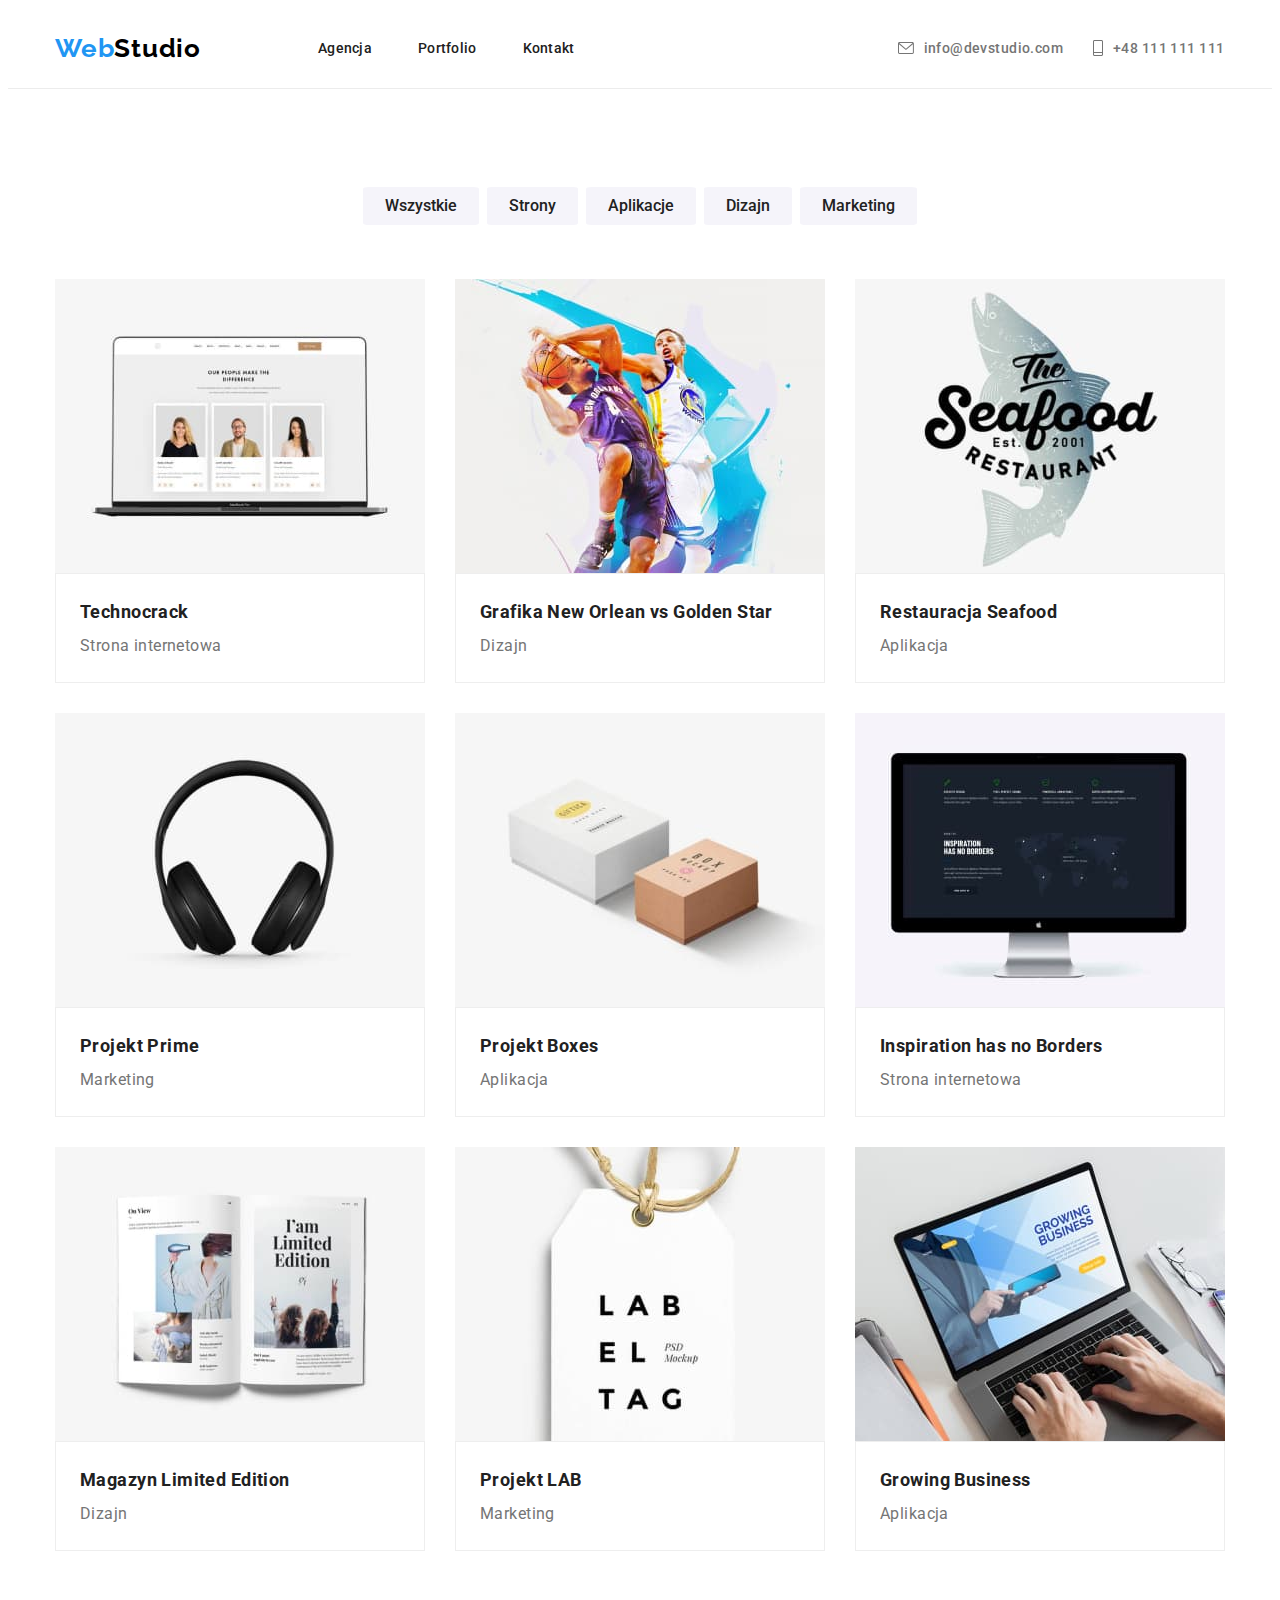
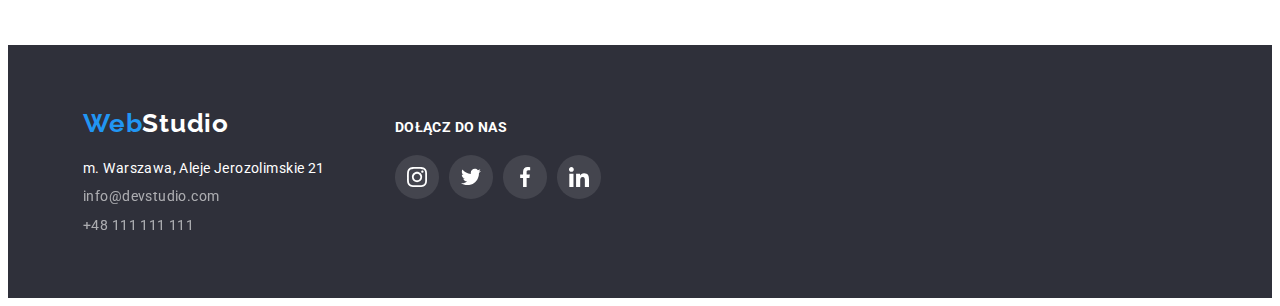
==== commit f2e232c1: "Update portfolio.html" ====
--- a/portfolio.html
+++ b/portfolio.html
@@ -11,10 +11,6 @@
       href="https://fonts.googleapis.com/css2?family=Raleway:wght@700&family=Roboto:wght@400;500;700;900&display=swap"
       rel="stylesheet"
     />
-    <link
-      rel="stylesheet"
-      href="node_modules/modern-normalize/modern-normalize.css"
-    />
     <link rel="stylesheet" href="https://cdnjs.cloudflare.com/ajax/libs/modern-normalize/1.1.0/modern-normalize.min.css" integrity="sha512-wpPYUAdjBVSE4KJnH1VR1HeZfpl1ub8YT/NKx4PuQ5NmX2tKuGu6U/JRp5y+Y8XG2tV+wKQpNHVUX03MfMFn9Q==" crossorigin="anonymous" referrerpolicy="no-referrer" />
     <link rel="stylesheet" href="css/styles.css" />
   </head>
@@ -290,10 +286,10 @@
         </ul>
       </section>
     </main>
-   <footer class=" footer">
-      <section class="container footer-box">
+    <footer class=" footer">
+      <div class="container footer-box">
       <div class="footer-address">
-        <a class="logo-footer" href=""><span class="web">Web</span>Studio</a>
+        <a class="logo-footer" href="/"><span class="web">Web</span>Studio</a>
         <address class="address">
           <ul class="contact-list">
             <li>m. Warszawa, Aleje Jerozolimskie 21</li>
@@ -312,21 +308,23 @@
       </div>
       <div class="footer-social-media">
         <h5 class="footer-text">DOŁĄCZ DO NAS</h5>
-           <a href="/"><svg class="social-media-link-footer" width="44" height="44">
+        <ul class="footer-social-media-list">
+          <li class="footer-social-media-item"><a href="/"><svg class="social-media-link-footer" width="44" height="44">
               <use href="./images/icons.svg#icon-instagram"></use>
-              </svg></a>
-            <a href="/"><svg class="social-media-link-footer" width="44" height="44">
+              </svg></a></li>
+          <li class="footer-social-media-item"><a href="/"><svg class="social-media-link-footer" width="44" height="44">
                 <use href="./images/icons.svg#icon-twitter">
                 </use>
-              </svg></a>
-            <a href="/"><svg class="social-media-link-footer" width="44" height="44">
+              </svg></a></li>
+          <li class="footer-social-media-item"><a href="/"><svg class="social-media-link-footer" width="44" height="44">
               <use href="./images/icons.svg#icon-facebook"></use>
-              </svg></a>
-            <a href="/"><svg class="social-media-link-footer" width="44" height="44">
+              </svg></a></li>
+          <li class="footer-social-media-item"><a href="/"><svg class="social-media-link-footer" width="44" height="44">
                 <use href="./images/icons.svg#icon-linkedin"></use>
-                </svg></a>
+                </svg></a></li>
+        </ul>
       </div>
-      </section>
+    </div>
     </footer>
   </body>
 </html>
